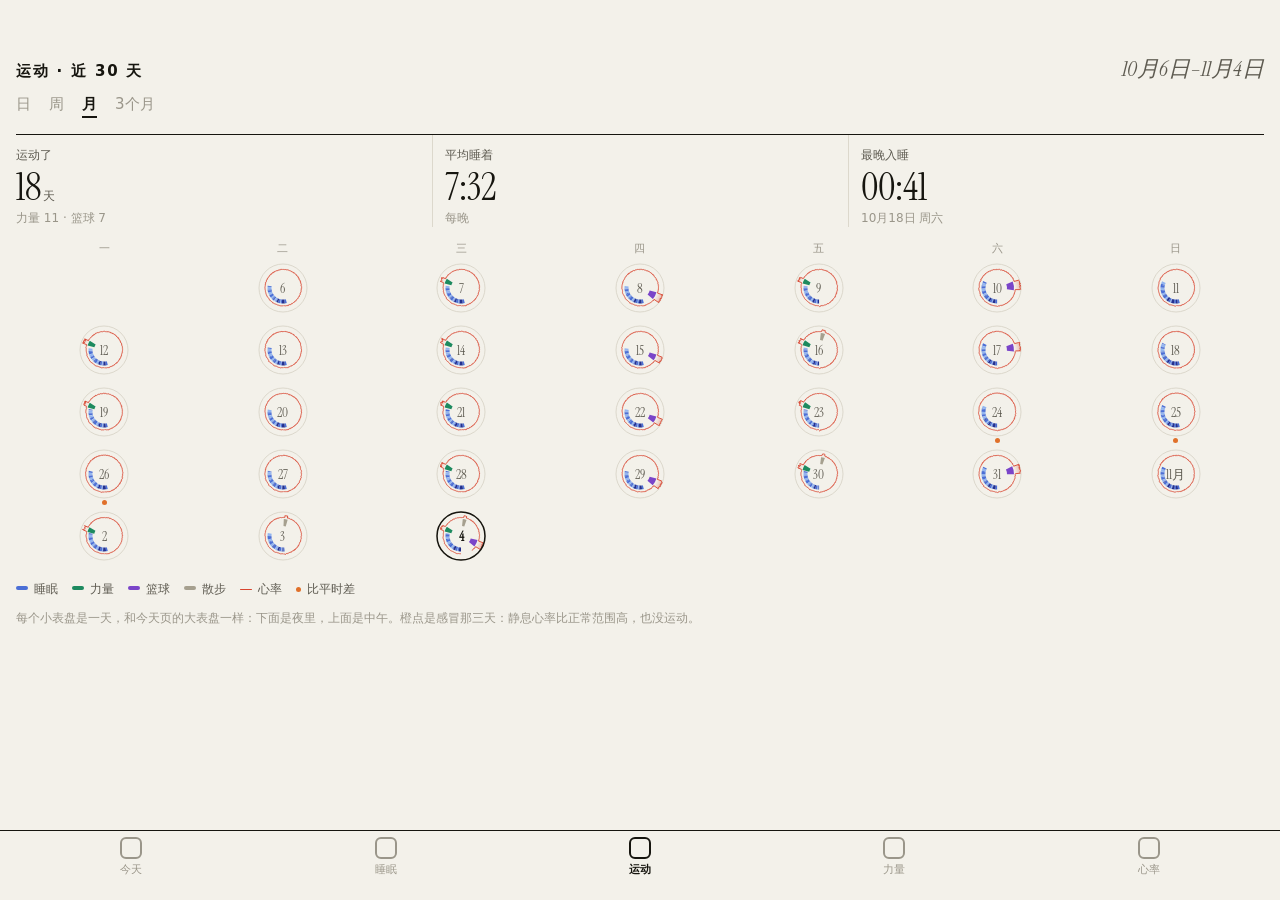
==== concepts/d-month.html @ a6cc64b1 "Expand the 日晷 concept: today (with a selected workout), night watch face, month of dials, session di" ====
<!doctype html><html lang="zh-CN"><head><meta charset="utf-8"><meta name="viewport" content="width=device-width,initial-scale=1">
<title>日晷 月</title><link rel="stylesheet" href="base.css"><link rel="stylesheet" href="dialstyle.css">
<style>
.cal { display: grid; grid-template-columns: repeat(7, 1fr); gap: 6px 2px; margin-top: 14px; }
.cal .h { text-align: center; font-size: 11px; color: var(--mut); }
.cal .c { position: relative; text-align: center; }
.cal .c svg { margin: 0 auto; }
.cal .c .dn { position: absolute; left: 0; right: 0; top: 17px; font: 13px "Instrument Serif", serif; color: var(--ink2); }
.cal .c.today .dn { color: var(--ink); font-weight: 700; }
.cal .c .w { width: 5px; height: 5px; border-radius: 50%; background: var(--worse); margin: 1px auto 0; }
.key { display: flex; flex-wrap: wrap; gap: 6px 14px; margin-top: 14px; font-size: 12px; color: var(--ink2); }
.key i { display: inline-block; width: 12px; height: 4px; border-radius: 2px; margin-right: 6px; vertical-align: 3px; }
</style></head><body>
<div class="hd"><h1>运动 · 近 30 天</h1><span class="r">10月6日–11月4日</span></div>
<div class="seg"><span>日</span><span>周</span><span class="on">月</span><span>3个月</span></div>
<div class="row" style="margin-top:18px"><div><div class="k">运动了</div><div class="v">18<small>天</small></div><div class="n">力量 11 · 篮球 7</div></div><div><div class="k">平均睡着</div><div class="v">7:32</div><div class="n">每晚</div></div><div><div class="k">最晚入睡</div><div class="v">00:41</div><div class="n">10月18日 周六</div></div></div>
<div class="cal" id="cal"></div>
<div class="key"><span><i style="background:var(--light)"></i>睡眠</span><span><i style="background:var(--str)"></i>力量</span><span><i style="background:var(--ball)"></i>篮球</span><span><i style="background:var(--walk)"></i>散步</span><span><i style="background:var(--hr);height:1.5px"></i>心率</span><span><i style="background:var(--worse);width:5px;height:5px;border-radius:50%;vertical-align:1px"></i>比平时差</span></div>
<p class="n" style="margin-top:10px;line-height:1.6">每个小表盘是一天，和今天页的大表盘一样：下面是夜里，上面是中午。橙点是感冒那三天：静息心率比正常范围高，也没运动。</p>
<script type="module">
import * as D from './data.js';
import { makeDial, corona, COLORS } from './dialkit.js';
import { tabs } from './tabs.js';
const S = 50, c = S / 2;
let h = '一二三四五六日'.split('').map((x) => `<div class="h">${x}</div>`).join('');
const first = D.days[0].date, pad = (first.getDay() + 6) % 7;
for (let i = 0; i < pad; i++) h += '<div></div>';
D.days.forEach((d, i) => {
  const K = makeDial({ cx: c, cy: c, mode: 'day' });
  let g = `<circle cx="${c}" cy="${c}" r="${c - 1}" fill="none" stroke="var(--line)"/>`;
  g += corona(K, d.hr, 17.5, 24, { lo: 50, hi: 165, id: 'k' + i, width: .9 });
  const d0 = +d.date, d1 = d0 + 864e5;
  for (const nn of [d.night, d.next]) if (nn) for (const s of nn.stages) { const a = Math.max(s.s, d0), b = Math.min(s.e, d1); if (b > a && s.type !== 'AWAKE') g += `<path d="${K.arc(a, b, 11.5, 15.5)}" fill="${COLORS[s.type]}"/>`; }
  for (const e of d.ev) g += `<path d="${K.arc(e.s - 6e5, e.e + 6e5, 10, 17)}" fill="${COLORS[e.kind]}"/>`;
  const today = i === D.days.length - 1;
  if (today) g += `<circle cx="${c}" cy="${c}" r="${c - 1}" fill="none" stroke="var(--ink)" stroke-width="1.5"/>`;
  h += `<div class="c${today ? ' today' : ''}"><svg viewBox="0 0 ${S} ${S}" width="${S}" height="${S}">${g}</svg><div class="dn">${d.date.getDate() === 1 ? (d.date.getMonth() + 1) + '月' : d.date.getDate()}</div>${d.worse ? '<div class="w"></div>' : '<div style="height:6px"></div>'}</div>`;
});
document.getElementById('cal').innerHTML = h;
document.body.insertAdjacentHTML('beforeend', tabs('运动'));
</script></body></html>
---- concepts/base.css ----
@font-face { font-family: "Instrument Serif"; src: url(../fonts/instrument-serif-latin-400-normal.woff2) format("woff2"); unicode-range: U+0000-00FF, U+2013-2014; }
@font-face { font-family: "Instrument Serif"; font-style: italic; src: url(../fonts/instrument-serif-latin-400-italic.woff2) format("woff2"); unicode-range: U+0000-00FF, U+2013-2014; }
@font-face { font-family: "Plex Mono"; font-weight: 300; src: url(../fonts/ibm-plex-mono-latin-300-normal.woff2) format("woff2"); unicode-range: U+0000-00FF, U+2013-2014; }
@font-face { font-family: "Plex Mono"; font-weight: 400; src: url(../fonts/ibm-plex-mono-latin-400-normal.woff2) format("woff2"); unicode-range: U+0000-00FF, U+2013-2014; }
@font-face { font-family: "Plex Mono"; font-weight: 500; src: url(../fonts/ibm-plex-mono-latin-500-normal.woff2) format("woff2"); unicode-range: U+0000-00FF, U+2013-2014; }
@font-face { font-family: "Barlow Condensed"; font-weight: 600; src: url(../fonts/barlow-condensed-latin-600-normal.woff2) format("woff2"); unicode-range: U+0000-00FF, U+2013-2014; }
@font-face { font-family: "Barlow Condensed"; font-weight: 800; src: url(../fonts/barlow-condensed-latin-800-normal.woff2) format("woff2"); unicode-range: U+0000-00FF, U+2013-2014; }
* { box-sizing: border-box; }
html, body { margin: 0; }
body { font: 15px/1.45 -apple-system, "PingFang SC", system-ui, sans-serif; font-variant-numeric: tabular-nums; -webkit-font-smoothing: antialiased; }
svg { display: block; overflow: visible; }
.tabs { position: fixed; left: 0; right: 0; bottom: 0; display: flex; padding: 6px 4px 22px; }
.tabs span { flex: 1; text-align: center; font-size: 11px; }
.tabs span b { display: block; width: 22px; height: 22px; margin: 0 auto 3px; border-radius: 6px; border: 2px solid currentColor; }
---- concepts/dialstyle.css ----
:root { --bg: #f3f1ea; --card: #fbfaf5; --ink: #16150f; --ink2: #5d5a50; --mut: #9a968a; --line: #dcd8cc;
  --deep: #23308f; --light: #4b6fd6; --rem: #93b5f0; --awake: #d4cfc2; --hr: #d8452f; --str: #1d8a5f; --str2: #6fbf98; --ball: #7a45c9; --walk: #a6a08f; --worse: #e0702a; }
:root[data-theme="dark"] { --bg: #0c0c0b; --card: #151513; --ink: #f1eee6; --ink2: #b3afa4; --mut: #77746b; --line: #2a2926;
  --deep: #5b62f0; --light: #3d86f5; --rem: #7fc4f5; --awake: #3a3935; --hr: #ff6150; --str: #2fc787; --str2: #1d6b4c; --ball: #a678ff; --walk: #6f6b60; --worse: #ff8a3d; }
body { background: var(--bg); color: var(--ink); padding: 54px 16px 110px; }
.hd { display: flex; justify-content: space-between; align-items: baseline; }
.hd h1 { margin: 0; font-size: 15px; font-weight: 600; letter-spacing: .12em; }
.hd .r { font: italic 22px "Instrument Serif", serif; color: var(--ink2); }
svg text { font-family: "Instrument Serif", serif; fill: var(--mut); font-size: 15px; }
svg .tn { fill: var(--ink); }
svg .tk { stroke: var(--mut); stroke-width: 1; }
svg .tkl { stroke: var(--ink); stroke-width: 1.5; }
svg .cn { font-family: -apple-system, "PingFang SC", sans-serif; font-size: 12px; fill: var(--ink2); }
svg .cnb { font-family: -apple-system, "PingFang SC", sans-serif; font-size: 12px; font-weight: 600; fill: var(--ink); }
svg .big { fill: var(--ink); }
.chips { display: flex; justify-content: space-between; gap: 6px; overflow: hidden; margin: 4px 0 0; }
.chip { flex: none; display: flex; align-items: center; gap: 6px; height: 34px; padding: 0 10px; border-radius: 17px; border: 1px solid var(--line); font-size: 13px; color: var(--ink2); }
.chip i { width: 8px; height: 8px; border-radius: 50%; }
.chip b { font: 18px "Instrument Serif", serif; color: var(--ink); font-weight: 400; }
.chip.on { background: var(--ink); border-color: var(--ink); color: var(--bg); }
.chip.on b { color: var(--bg); }
.row { display: grid; grid-template-columns: repeat(3, 1fr); margin-top: 18px; border-top: 1px solid var(--ink); }
.row > div { padding: 12px 0 0; }
.row > div + div { padding-left: 12px; border-left: 1px solid var(--line); }
.k { font-size: 12px; color: var(--ink2); display: flex; align-items: center; gap: 6px; }
.k i { width: 8px; height: 8px; border-radius: 50%; }
.v { font: 38px/1.05 "Instrument Serif", serif; margin-top: 4px; }
.v small { font: 12px -apple-system, "PingFang SC", sans-serif; color: var(--ink2); margin: 0 2px; }
.n { font-size: 12px; color: var(--mut); margin-top: 2px; }
.n.worse { color: var(--worse); }
h2 { margin: 28px 0 8px; font-size: 13px; letter-spacing: .14em; color: var(--ink2); font-weight: 600; }
.lift { display: grid; grid-template-columns: 76px 1fr auto; align-items: baseline; padding: 10px 0; border-top: 1px solid var(--line); }
.lift b { font-weight: 600; }
.sets { font: 24px "Instrument Serif", serif; letter-spacing: .04em; }
.sets small { font: 12px -apple-system, "PingFang SC", sans-serif; color: var(--ink2); margin-left: 6px; letter-spacing: 0; }
.lift .n { text-align: right; }
.bars { display: grid; gap: 9px; }
.bar { display: grid; grid-template-columns: 44px 1fr 96px; align-items: center; gap: 10px; font-size: 13px; }
.bar .k2 { color: var(--ink2); }
.bar .tr { position: relative; height: 8px; border-radius: 4px; background: color-mix(in srgb, var(--ink) 7%, transparent); }
.bar .tr i { position: absolute; left: 0; top: 0; bottom: 0; border-radius: 4px; }
.bar .tr u { position: absolute; top: -3px; bottom: -3px; border-left: 1.5px dashed var(--ink2); }
.bar .vv { text-align: right; font: 17px "Instrument Serif", serif; }
.bar .vv small { font: 11px -apple-system, "PingFang SC", sans-serif; color: var(--mut); margin-left: 4px; }
.btns { display: grid; grid-template-columns: 1.2fr 1fr 1fr; gap: 8px; margin-top: 14px; }
.btns span { display: grid; place-items: center; height: 46px; border-radius: 23px; border: 1px solid var(--line); font-size: 15px; font-weight: 600; }
.btns span:first-child { background: var(--ink); color: var(--bg); border-color: var(--ink); }
.tabs { background: color-mix(in srgb, var(--bg) 92%, transparent); border-top: 1px solid var(--ink); color: var(--mut); }
.tabs span.on { color: var(--ink); font-weight: 600; }
.seg { display: flex; gap: 18px; margin: 10px 0 0; font-size: 15px; color: var(--mut); }
.seg .on { color: var(--ink); font-weight: 600; text-decoration: underline; text-underline-offset: 7px; text-decoration-thickness: 2px; }
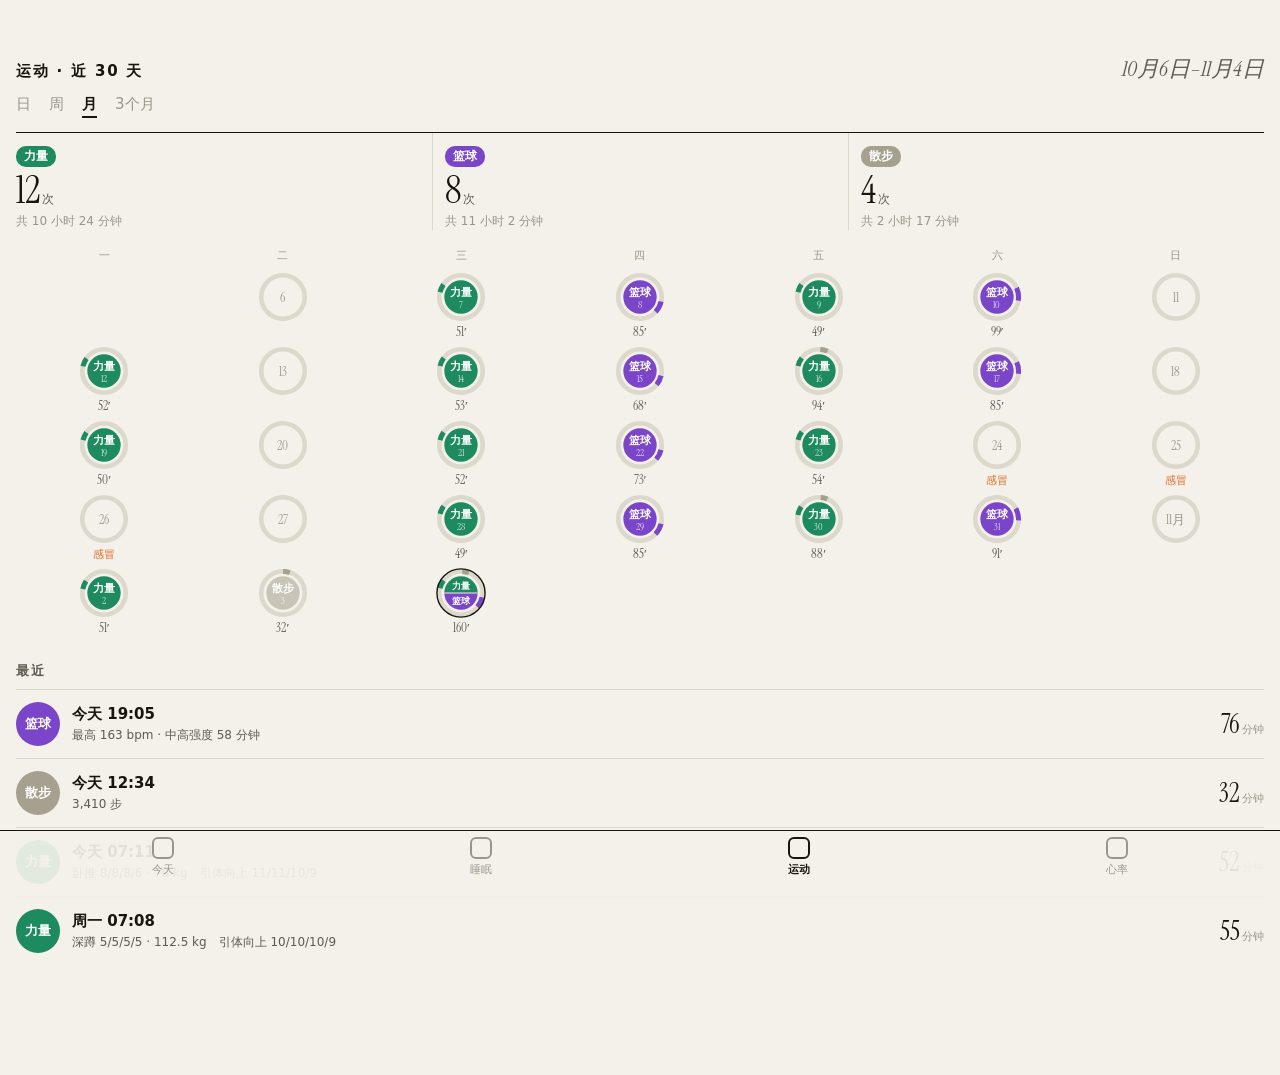
==== commit eebb2f88: "日晷: merge 力量 into 运动 (four tabs); month view names each day's workout in a filled dial Co-Authored-B" ====
--- a/concepts/d-month.html
+++ b/concepts/d-month.html
@@ -1,41 +1,66 @@
 <!doctype html><html lang="zh-CN"><head><meta charset="utf-8"><meta name="viewport" content="width=device-width,initial-scale=1">
-<title>日晷 月</title><link rel="stylesheet" href="base.css"><link rel="stylesheet" href="dialstyle.css">
+<title>日晷 运动 月</title><link rel="stylesheet" href="base.css"><link rel="stylesheet" href="dialstyle.css">
 <style>
-.cal { display: grid; grid-template-columns: repeat(7, 1fr); gap: 6px 2px; margin-top: 14px; }
+.sum { display: grid; grid-template-columns: repeat(3, 1fr); margin-top: 16px; border-top: 1px solid var(--ink); }
+.sum > div { padding: 12px 0 0; }
+.sum > div + div { padding-left: 12px; border-left: 1px solid var(--line); }
+.sum .kk { display: inline-block; padding: 2px 8px; border-radius: 10px; color: #fff; font-size: 12px; font-weight: 600; }
+.cal { display: grid; grid-template-columns: repeat(7, 1fr); gap: 8px 2px; margin-top: 18px; }
 .cal .h { text-align: center; font-size: 11px; color: var(--mut); }
-.cal .c { position: relative; text-align: center; }
-.cal .c svg { margin: 0 auto; }
-.cal .c .dn { position: absolute; left: 0; right: 0; top: 17px; font: 13px "Instrument Serif", serif; color: var(--ink2); }
-.cal .c.today .dn { color: var(--ink); font-weight: 700; }
-.cal .c .w { width: 5px; height: 5px; border-radius: 50%; background: var(--worse); margin: 1px auto 0; }
-.key { display: flex; flex-wrap: wrap; gap: 6px 14px; margin-top: 14px; font-size: 12px; color: var(--ink2); }
-.key i { display: inline-block; width: 12px; height: 4px; border-radius: 2px; margin-right: 6px; vertical-align: 3px; }
+.cal .c { text-align: center; }
+.cal .c svg { margin: 0 auto; display: block; }
+.cal .c .m { font: 13px "Instrument Serif", serif; color: var(--ink2); height: 15px; margin-top: 1px; }
+.list { margin-top: 22px; }
+.it { display: grid; grid-template-columns: 44px 1fr auto; gap: 12px; align-items: center; padding: 12px 0; border-top: 1px solid var(--line); }
+.it .dot { width: 44px; height: 44px; border-radius: 50%; display: grid; place-items: center; color: #fff; font-size: 13px; font-weight: 700; }
+.it .t { font-weight: 600; }
+.it .s { font-size: 12px; color: var(--ink2); margin-top: 1px; }
+.it .r { font: 26px "Instrument Serif", serif; text-align: right; }
+.it .r small { font: 11px -apple-system, "PingFang SC", sans-serif; color: var(--mut); margin-left: 2px; }
 </style></head><body>
 <div class="hd"><h1>运动 · 近 30 天</h1><span class="r">10月6日–11月4日</span></div>
 <div class="seg"><span>日</span><span>周</span><span class="on">月</span><span>3个月</span></div>
-<div class="row" style="margin-top:18px"><div><div class="k">运动了</div><div class="v">18<small>天</small></div><div class="n">力量 11 · 篮球 7</div></div><div><div class="k">平均睡着</div><div class="v">7:32</div><div class="n">每晚</div></div><div><div class="k">最晚入睡</div><div class="v">00:41</div><div class="n">10月18日 周六</div></div></div>
+<div class="sum" id="sum"></div>
 <div class="cal" id="cal"></div>
-<div class="key"><span><i style="background:var(--light)"></i>睡眠</span><span><i style="background:var(--str)"></i>力量</span><span><i style="background:var(--ball)"></i>篮球</span><span><i style="background:var(--walk)"></i>散步</span><span><i style="background:var(--hr);height:1.5px"></i>心率</span><span><i style="background:var(--worse);width:5px;height:5px;border-radius:50%;vertical-align:1px"></i>比平时差</span></div>
-<p class="n" style="margin-top:10px;line-height:1.6">每个小表盘是一天，和今天页的大表盘一样：下面是夜里，上面是中午。橙点是感冒那三天：静息心率比正常范围高，也没运动。</p>
+<h2>最近</h2>
+<div class="list" id="list" style="margin-top:0"></div>
 <script type="module">
 import * as D from './data.js';
-import { makeDial, corona, COLORS } from './dialkit.js';
+import { makeDial, COLORS } from './dialkit.js';
 import { tabs } from './tabs.js';
+const NAME = { strength: '力量', ball: '篮球', walk: '散步' };
+const SOLID = { strength: 'var(--str)', ball: 'var(--ball)', walk: 'var(--walk)' };
+const cnt = { strength: 0, ball: 0, walk: 0 }, mins = { strength: 0, ball: 0, walk: 0 };
+for (const d of D.days) for (const e of d.ev) { cnt[e.kind]++; mins[e.kind] += (e.e - e.s) / 6e4; }
+document.getElementById('sum').innerHTML = ['strength', 'ball', 'walk'].map((k) => `<div><span class="kk" style="background:${SOLID[k]}">${NAME[k]}</span><div class="v">${cnt[k]}<small>次</small></div><div class="n">共 ${Math.floor(mins[k] / 60)} 小时 ${Math.round(mins[k] % 60)} 分钟</div></div>`).join('');
+// each day: the main workout fills the dial with its color and name; the ring shows when in the day
 const S = 50, c = S / 2;
 let h = '一二三四五六日'.split('').map((x) => `<div class="h">${x}</div>`).join('');
 const first = D.days[0].date, pad = (first.getDay() + 6) % 7;
 for (let i = 0; i < pad; i++) h += '<div></div>';
 D.days.forEach((d, i) => {
   const K = makeDial({ cx: c, cy: c, mode: 'day' });
-  let g = `<circle cx="${c}" cy="${c}" r="${c - 1}" fill="none" stroke="var(--line)"/>`;
-  g += corona(K, d.hr, 17.5, 24, { lo: 50, hi: 165, id: 'k' + i, width: .9 });
-  const d0 = +d.date, d1 = d0 + 864e5;
-  for (const nn of [d.night, d.next]) if (nn) for (const s of nn.stages) { const a = Math.max(s.s, d0), b = Math.min(s.e, d1); if (b > a && s.type !== 'AWAKE') g += `<path d="${K.arc(a, b, 11.5, 15.5)}" fill="${COLORS[s.type]}"/>`; }
-  for (const e of d.ev) g += `<path d="${K.arc(e.s - 6e5, e.e + 6e5, 10, 17)}" fill="${COLORS[e.kind]}"/>`;
-  const today = i === D.days.length - 1;
-  if (today) g += `<circle cx="${c}" cy="${c}" r="${c - 1}" fill="none" stroke="var(--ink)" stroke-width="1.5"/>`;
-  h += `<div class="c${today ? ' today' : ''}"><svg viewBox="0 0 ${S} ${S}" width="${S}" height="${S}">${g}</svg><div class="dn">${d.date.getDate() === 1 ? (d.date.getMonth() + 1) + '月' : d.date.getDate()}</div>${d.worse ? '<div class="w"></div>' : '<div style="height:6px"></div>'}</div>`;
+  const main = [...d.ev].sort((a, b) => (b.kind !== 'walk') - (a.kind !== 'walk') || (b.e - b.s) - (a.e - a.s))[0];
+  const today = i === D.days.length - 1, dn = d.date.getDate();
+  let g = `<circle cx="${c}" cy="${c}" r="${c - 1.5}" fill="none" stroke="var(--line)" stroke-width="5"/>`;
+  const both = d.ev.some((e) => e.kind === 'strength') && d.ev.some((e) => e.kind === 'ball');
+  const r = c - 7;
+  if (both) g += `<path d="M${c - r},${c}A${r},${r} 0 0 1 ${c + r},${c}Z" fill="var(--str)"/><path d="M${c - r},${c}A${r},${r} 0 0 0 ${c + r},${c}Z" fill="var(--ball)"/><line x1="${c - r}" x2="${c + r}" y1="${c}" y2="${c}" stroke="var(--bg)" stroke-width="1.2"/>`;
+  else if (main) g += `<circle cx="${c}" cy="${c}" r="${r}" fill="${SOLID[main.kind]}"${main.kind === 'walk' ? ' opacity=".55"' : ''}/>`;
+  for (const e of d.ev) g += `<path d="${K.arc(e.s - 12e5, e.e + 12e5, c - 4.5, c + 1)}" fill="${SOLID[e.kind]}"/>`;
+  if (today) g += `<circle cx="${c}" cy="${c}" r="${c + 1}" fill="none" stroke="var(--ink)" stroke-width="1.5"/>`;
+  if (both) g += `<text x="${c}" y="${c - 4}" text-anchor="middle" class="cnb" style="fill:#fff;font-size:10px">力量</text><text x="${c}" y="${c + 12}" text-anchor="middle" class="cnb" style="fill:#fff;font-size:10px">篮球</text>`;
+  else g += main ? `<text x="${c}" y="${c - 1}" text-anchor="middle" class="cnb" style="fill:#fff;font-size:12px">${NAME[main.kind]}</text><text x="${c}" y="${c + 12}" text-anchor="middle" style="fill:#fff;font-size:11px;opacity:.85">${dn === 1 ? '11月1' : dn}</text>`
+    : `<text x="${c}" y="${c + 5}" text-anchor="middle" style="font-size:14px;fill:var(--mut)">${dn === 1 ? '11月' : dn}</text>`;
+  const tot = Math.round(d.ev.reduce((a, e) => a + (e.e - e.s) / 6e4, 0));
+  h += `<div class="c"><svg viewBox="-2 -2 ${S + 4} ${S + 4}" width="${S}" height="${S}">${g}</svg><div class="m">${tot ? tot + '′' : d.sick ? '<span style="color:var(--worse);font:11px -apple-system,sans-serif">感冒</span>' : ''}</div></div>`;
 });
 document.getElementById('cal').innerHTML = h;
+const it = (k, t, s, v, u) => `<div class="it"><div class="dot" style="background:${SOLID[k]}">${NAME[k]}</div><div><div class="t">${t}</div><div class="s">${s}</div></div><div class="r">${v}<small>${u}</small></div></div>`;
+document.getElementById('list').innerHTML =
+  it('ball', '今天 19:05', '最高 163 bpm · 中高强度 58 分钟', 76, '分钟') +
+  it('walk', '今天 12:34', '3,410 步', 32, '分钟') +
+  it('strength', '今天 07:11', '卧推 8/8/8/6 · 70 kg　引体向上 11/11/10/9', 52, '分钟') +
+  it('strength', '周一 07:08', '深蹲 5/5/5/5 · 112.5 kg　引体向上 10/10/10/9', 55, '分钟');
 document.body.insertAdjacentHTML('beforeend', tabs('运动'));
 </script></body></html>
--- a/concepts/dialstyle.css
+++ b/concepts/dialstyle.css
@@ -1,7 +1,7 @@
 :root { --bg: #f3f1ea; --card: #fbfaf5; --ink: #16150f; --ink2: #5d5a50; --mut: #9a968a; --line: #dcd8cc;
-  --deep: #23308f; --light: #4b6fd6; --rem: #93b5f0; --awake: #d4cfc2; --hr: #d8452f; --str: #1d8a5f; --str2: #6fbf98; --ball: #7a45c9; --walk: #a6a08f; --worse: #e0702a; }
+  --deep: #3c3bb8; --light: #2f7fe8; --rem: #5cc3f0; --awake: #d4cfc2; --hr: #d8452f; --str: #1d8a5f; --str2: #6fbf98; --ball: #7a45c9; --walk: #a6a08f; --worse: #e0702a; --awake-strong: #8f8a7c; }
 :root[data-theme="dark"] { --bg: #0c0c0b; --card: #151513; --ink: #f1eee6; --ink2: #b3afa4; --mut: #77746b; --line: #2a2926;
-  --deep: #5b62f0; --light: #3d86f5; --rem: #7fc4f5; --awake: #3a3935; --hr: #ff6150; --str: #2fc787; --str2: #1d6b4c; --ball: #a678ff; --walk: #6f6b60; --worse: #ff8a3d; }
+  --deep: #6260e8; --light: #2f8cf5; --rem: #5ccbf5; --awake: #3a3935; --hr: #ff6150; --str: #2fc787; --str2: #1d6b4c; --ball: #a678ff; --walk: #6f6b60; --worse: #ff8a3d; --awake-strong: #8a877e; }
 body { background: var(--bg); color: var(--ink); padding: 54px 16px 110px; }
 .hd { display: flex; justify-content: space-between; align-items: baseline; }
 .hd h1 { margin: 0; font-size: 15px; font-weight: 600; letter-spacing: .12em; }
@@ -42,10 +42,12 @@
 .bar .tr u { position: absolute; top: -3px; bottom: -3px; border-left: 1.5px dashed var(--ink2); }
 .bar .vv { text-align: right; font: 17px "Instrument Serif", serif; }
 .bar .vv small { font: 11px -apple-system, "PingFang SC", sans-serif; color: var(--mut); margin-left: 4px; }
-.btns { display: grid; grid-template-columns: 1.2fr 1fr 1fr; gap: 8px; margin-top: 14px; }
+.btns { display: grid; grid-template-columns: 1fr 46px; gap: 8px; margin-top: 14px; }
 .btns span { display: grid; place-items: center; height: 46px; border-radius: 23px; border: 1px solid var(--line); font-size: 15px; font-weight: 600; }
 .btns span:first-child { background: var(--ink); color: var(--bg); border-color: var(--ink); }
 .tabs { background: color-mix(in srgb, var(--bg) 92%, transparent); border-top: 1px solid var(--ink); color: var(--mut); }
 .tabs span.on { color: var(--ink); font-weight: 600; }
 .seg { display: flex; gap: 18px; margin: 10px 0 0; font-size: 15px; color: var(--mut); }
 .seg .on { color: var(--ink); font-weight: 600; text-decoration: underline; text-underline-offset: 7px; text-decoration-thickness: 2px; }
+svg .halo { paint-order: stroke; stroke: var(--bg); stroke-width: 4px; stroke-linejoin: round; }
+.btns .mic { width: 46px; padding: 0; }
